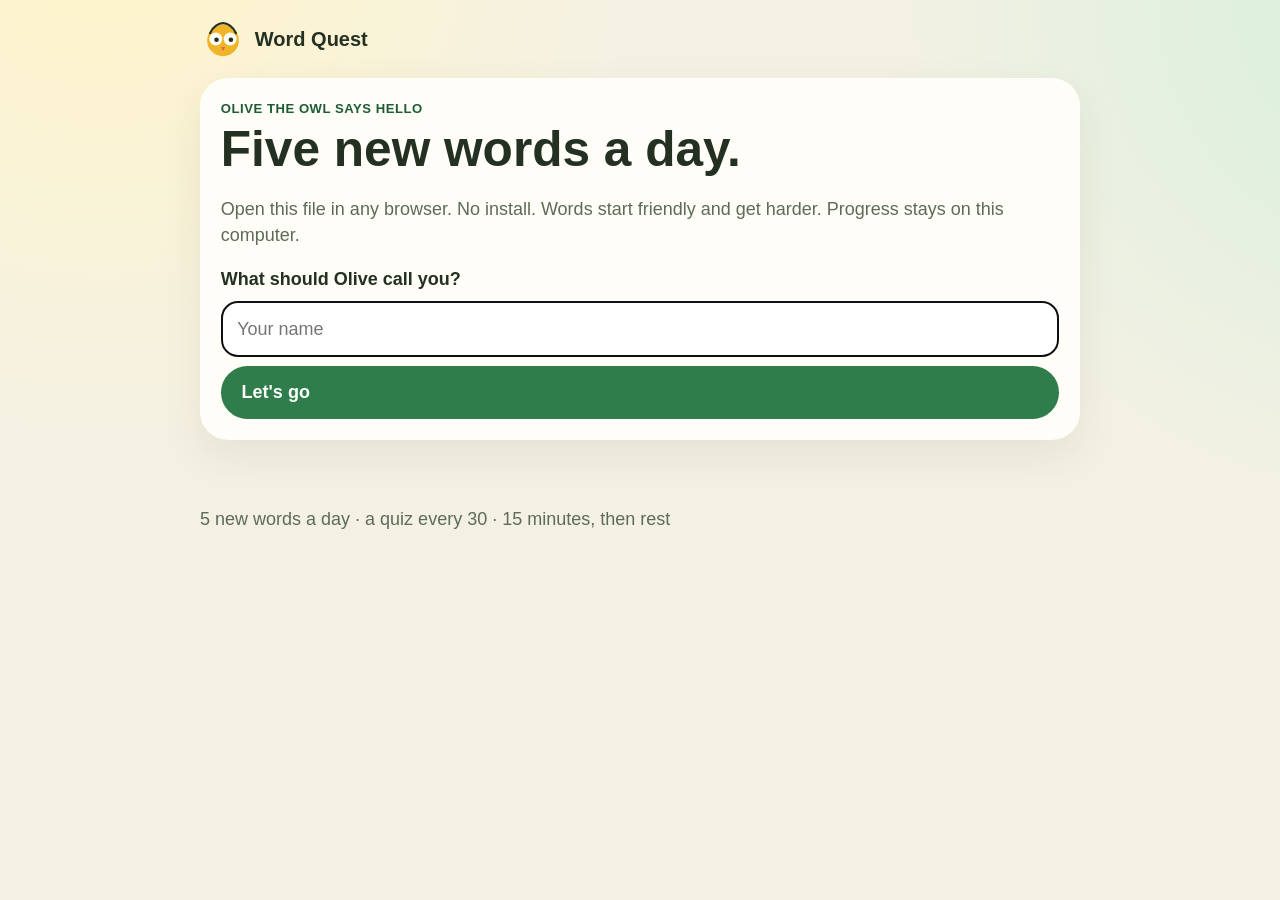
==== browser/index.html @ 96cbe61d "Add a Word Quest page that opens straight in the browser. Double-click browser/index.html to play wi" ====
<!DOCTYPE html>
<html lang="en">
<head>
  <meta charset="utf-8">
  <meta name="viewport" content="width=device-width, initial-scale=1">
  <title>Word Quest</title>
  <link rel="icon" href="data:image/svg+xml,%3Csvg xmlns='http://www.w3.org/2000/svg' viewBox='0 0 64 64'%3E%3Ccircle cx='32' cy='34' r='22' fill='%23f0b429'/%3E%3Ccircle cx='22' cy='32' r='9' fill='%23fffdf8'/%3E%3Ccircle cx='42' cy='32' r='9' fill='%23fffdf8'/%3E%3Ccircle cx='23' cy='33' r='3.2' fill='%23243022'/%3E%3Ccircle cx='43' cy='33' r='3.2' fill='%23243022'/%3E%3Cpath d='M29 43h6l-3 6z' fill='%23e36a45'/%3E%3C/svg%3E">
  <link rel="stylesheet" href="app.css">
</head>
<body>
  <div id="sparkles" class="sparkle-layer" aria-hidden="true"></div>
  <a class="skip" href="#app">Skip to the words</a>
  <header class="top">
    <button class="brand" type="button" data-go="home">
      <svg class="owl" viewBox="0 0 64 64" aria-hidden="true">
        <circle cx="32" cy="34" r="22" fill="#f0b429"/>
        <circle cx="22" cy="32" r="9" fill="#fffdf8"/>
        <circle cx="42" cy="32" r="9" fill="#fffdf8"/>
        <circle cx="23" cy="33" r="3.2" fill="#243022"/>
        <circle cx="43" cy="33" r="3.2" fill="#243022"/>
        <path d="M29 43h6l-3 6z" fill="#e36a45"/>
        <path d="M14 24c4-10 12-14 18-14s14 4 18 14" fill="none" stroke="#243022" stroke-width="3" stroke-linecap="round"/>
      </svg>
      <span>Word Quest</span>
    </button>
    <nav id="nav" class="nav" hidden aria-label="Pages"></nav>
    <div class="timer" id="timer" hidden>
      <div class="timer-top"><span>Time left</span><strong data-clock>15:00</strong></div>
      <div class="track" aria-hidden="true"><div class="bar" data-bar></div></div>
    </div>
  </header>
  <main id="app"></main>
  <footer class="foot">
    <p>5 new words a day · a quiz every 30 · 15 minutes, then rest</p>
    <p id="who"></p>
  </footer>
  <script src="words.js"></script>
  <script src="logic.js"></script>
  <script src="app.js"></script>
</body>
</html>
---- browser/app.css ----
:root {
  --ink: #243022;
  --muted: #5d6b59;
  --paper: #f4f1e4;
  --card: #fffdf8;
  --line: #e3dcc4;
  --leaf: #2f7d4a;
  --leaf-dark: #1d5c34;
  --sun: #f0b429;
  --coral: #e36a45;
  --sky: #d9eef8;
  --shadow: 0 16px 40px rgba(70, 55, 20, 0.08);
}

* { box-sizing: border-box; }

body {
  margin: 0;
  min-height: 100vh;
  color: var(--ink);
  font-family: "Trebuchet MS", "Segoe UI", sans-serif;
  font-size: 1.125rem;
  line-height: 1.45;
  background:
    radial-gradient(circle at 8% -10%, #fff4c8 0, transparent 36%),
    radial-gradient(circle at 110% 0, #d7f0dc 0, transparent 32%),
    var(--paper);
}

button, input { font: inherit; }
button { cursor: pointer; }
a { color: var(--leaf-dark); }

.skip {
  position: absolute;
  left: 1rem;
  top: -4rem;
  background: var(--ink);
  color: white;
  padding: 0.5rem 0.8rem;
}

.skip:focus { top: 0.5rem; }

.top, main, .foot {
  max-width: 920px;
  margin: 0 auto;
  padding-left: 1.25rem;
  padding-right: 1.25rem;
}

.top {
  display: flex;
  align-items: center;
  gap: 0.8rem;
  flex-wrap: wrap;
  padding-top: 1rem;
}

.brand, .nav button, .linkish {
  background: none;
  border: 0;
  color: var(--ink);
  font-weight: 800;
}

.brand { display: flex; align-items: center; gap: 0.55rem; font-size: 1.25rem; padding: 0; }
.owl { width: 46px; height: 46px; }
.nav { display: flex; gap: 0.4rem; }
.nav button {
  background: rgba(255, 255, 255, 0.7);
  border-radius: 999px;
  padding: 0.35rem 0.8rem;
}

.timer {
  margin-left: auto;
  min-width: 148px;
  background: var(--card);
  border-radius: 18px;
  padding: 0.45rem 0.7rem 0.55rem;
  box-shadow: var(--shadow);
}
.timer-top { display: flex; justify-content: space-between; font-weight: 800; }
.track { margin-top: 0.35rem; height: 8px; background: #efe7d2; border-radius: 999px; overflow: hidden; }
.bar { height: 100%; width: 100%; background: var(--leaf); }
.timer.is-low strong, .timer.is-low .bar { color: var(--coral); }
.timer.is-low .bar { background: var(--coral); }

main { padding-top: 1rem; padding-bottom: 2rem; }

.card, .hero-card, .word-card {
  background: var(--card);
  border-radius: 28px;
  box-shadow: var(--shadow);
  padding: 1.3rem;
  margin: 0 0 1rem;
}

h1, h2, h3 { line-height: 1.15; margin: 0.2rem 0 0.6rem; }
h1 { font-size: clamp(2rem, 5vw, 3.1rem); }
.word { font-size: clamp(2.7rem, 8vw, 4.6rem); letter-spacing: -0.04em; margin: 0.2rem 0; }
.kicker { margin: 0; font-weight: 800; letter-spacing: 0.04em; text-transform: uppercase; font-size: 0.82rem; color: var(--leaf-dark); }
.lead, .muted { color: var(--muted); }
.streak { font-weight: 800; }

.primary, .secondary, .choice, .hear {
  border: 0;
  border-radius: 999px;
  font-weight: 800;
}
.primary, .secondary { display: inline-flex; padding: 0.85rem 1.3rem; text-decoration: none; }
.primary { background: var(--leaf); color: white; }
.secondary { background: var(--sky); color: var(--ink); }
.hear { background: var(--sun); padding: 0.45rem 0.9rem; }

.stack { display: grid; gap: 0.55rem; }
.stack label { font-weight: 800; }
input[type="text"], input[type="search"], input:not([type]) {
  width: 100%;
  padding: 0.8rem 0.9rem;
  border-radius: 16px;
  border: 2px solid var(--line);
}

.choices { display: grid; gap: 0.65rem; }
.choice {
  text-align: left;
  background: white;
  border: 2px solid var(--line);
  border-radius: 18px;
  padding: 0.9rem 1rem;
}
.choice:hover, .choice:focus-visible { border-color: var(--leaf); background: #f3fbf5; }
.choice.shake { animation: shake 0.35s linear; }

.banner { border-radius: 16px; padding: 0.75rem 0.9rem; font-weight: 800; }
.banner.good { background: #e5f7ea; }
.banner.level { background: #fff1c9; }
.banner.bad { background: #ffe4dc; }

.dots { list-style: none; display: flex; gap: 0.45rem; padding: 0; margin: 0 0 1rem; flex-wrap: wrap; }
.dots li {
  width: 2.1rem; height: 2.1rem; border-radius: 50%;
  display: grid; place-items: center; font-weight: 800; background: #efe6cf;
}
.dots li.done { background: var(--leaf); color: white; }
.dots li.now { background: var(--sun); }

.stat-row { display: grid; grid-template-columns: repeat(3, 1fr); gap: 0.7rem; margin-bottom: 1rem; }
.stat-row article { background: var(--card); border-radius: 22px; padding: 0.9rem; box-shadow: var(--shadow); }
.stat-row strong { display: block; font-size: 1.8rem; }
.stat-row span { color: var(--muted); font-weight: 700; }

.path { list-style: none; padding: 0; margin: 0.6rem 0 0; display: grid; grid-template-columns: repeat(3, 1fr); gap: 0.6rem; }
.path li { border: 2px dashed var(--line); border-radius: 18px; padding: 0.7rem; background: #fffaf0; }
.path li.current { border-style: solid; border-color: var(--leaf); background: #f1fbf4; }
.path li.locked { opacity: 0.55; }
.path b, .path span { display: block; }
.path span { color: var(--muted); }

.pips { display: flex; gap: 0.3rem; }
.pips i { width: 0.85rem; height: 0.85rem; border-radius: 50%; background: #eadfbe; display: block; }
.pips i.on { background: var(--leaf); }
.pron { margin: 0.2rem 0; font-weight: 800; color: var(--muted); }
blockquote, .example { margin: 1rem 0; padding: 0.8rem 1rem; background: var(--sky); border-radius: 18px; }
.peek summary { cursor: pointer; font-weight: 800; }
.chips { display: flex; flex-wrap: wrap; gap: 0.4rem; padding: 0; list-style: none; }
.chips li, .chips button { background: #f6f0df; border-radius: 999px; padding: 0.25rem 0.7rem; font-weight: 800; border: 0; }
.review { border-top: 1px solid var(--line); padding: 0.7rem 0; }
.review summary { cursor: pointer; font-weight: 800; font-size: 1.25rem; }
.result { margin: 0.7rem 0; border-radius: 16px; padding: 0.8rem 1rem; }
.result.ok { background: #f3faf4; }
.result.miss { background: #fff7f4; }
.foot { display: flex; justify-content: space-between; gap: 1rem; flex-wrap: wrap; color: var(--muted); padding-bottom: 2rem; }
.linkish { color: var(--leaf-dark); text-decoration: underline; padding: 0; }

.sparkle-layer { position: fixed; inset: 0; pointer-events: none; z-index: 30; overflow: hidden; }
.spark {
  position: fixed;
  font-size: 1.15rem;
  animation: burst 720ms ease-out forwards;
}
@keyframes burst {
  to { transform: translate(var(--dx), var(--dy)) scale(0.3) rotate(140deg); opacity: 0; }
}
@keyframes shake {
  20% { transform: translateX(-6px); }
  40% { transform: translateX(6px); }
  60% { transform: translateX(-4px); }
  80% { transform: translateX(4px); }
}

@media (max-width: 700px) {
  .stat-row, .path { grid-template-columns: 1fr; }
  .timer { margin-left: 0; }
}
@media (prefers-reduced-motion: reduce) {
  .spark, .choice.shake { animation: none; }
}
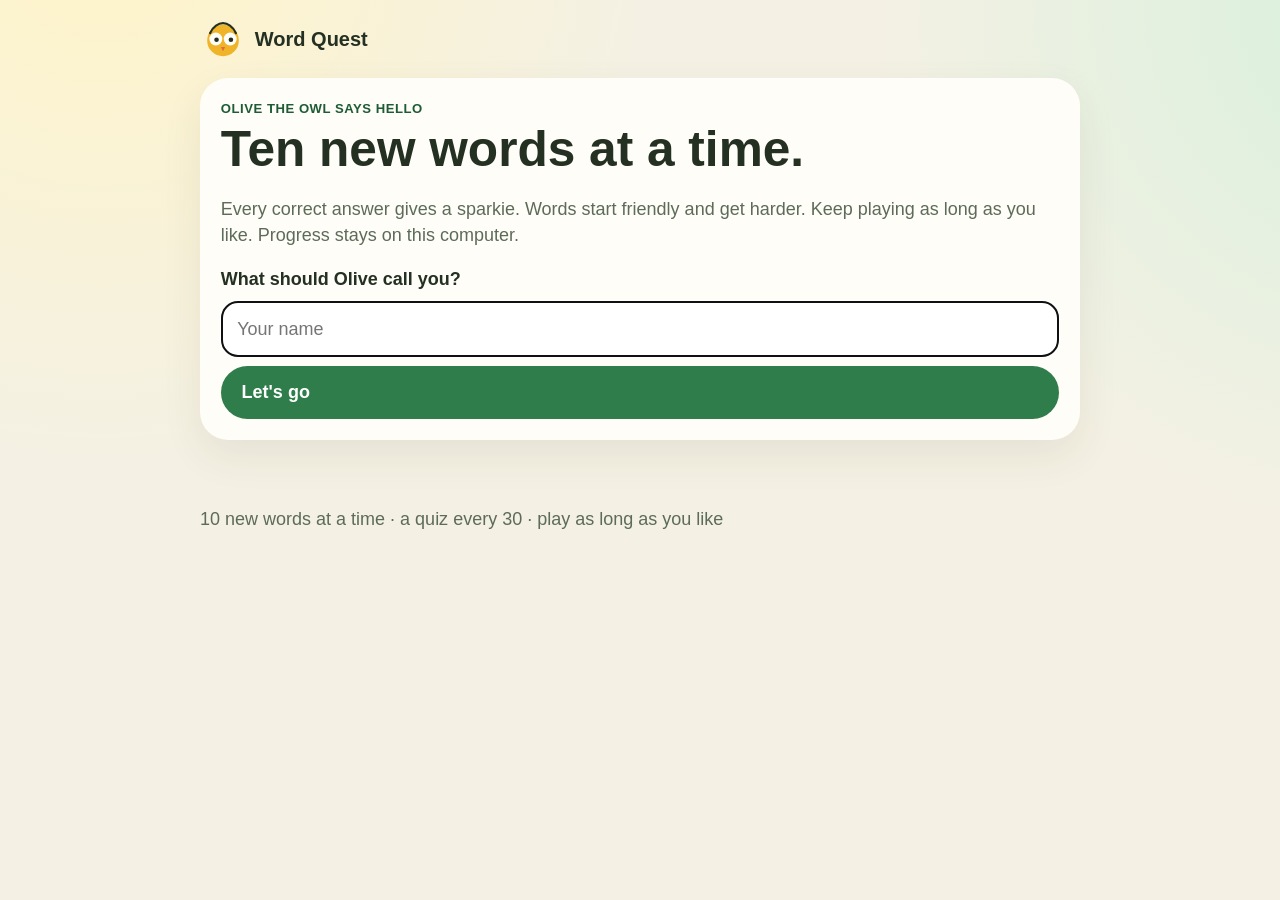
==== commit 32f9765d: "Give ten words at a time and let play continue without a time limit. Sets are ten words, the 15-minu" ====
--- a/browser/index.html
+++ b/browser/index.html
@@ -31,7 +31,7 @@
   </header>
   <main id="app"></main>
   <footer class="foot">
-    <p>5 new words a day · a quiz every 30 · 15 minutes, then rest</p>
+    <p>10 new words at a time · a quiz every 30 · play as long as you like</p>
     <p id="who"></p>
   </footer>
   <script src="words.js"></script>
--- a/browser/app.css
+++ b/browser/app.css
@@ -182,7 +182,34 @@
   animation: burst 720ms ease-out forwards;
 }
 @keyframes burst {
-  to { transform: translate(var(--dx), var(--dy)) scale(0.3) rotate(140deg); opacity: 0; }
+  to { transform: translate(var(--dx), var(--dy)) scale(0.4) rotate(140deg); opacity: 0; }
+}
+.spark { font-size: 1.6rem; }
+.sparkie-count {
+  margin-left: auto;
+  background: #fff4c2;
+  color: #8a5a00;
+  font-weight: 800;
+  border-radius: 999px;
+  padding: 0.45rem 0.8rem;
+  box-shadow: var(--shadow);
+  border: 3px solid #e36a45;
+}
+.timer { margin-left: 0; }
+.sparkie-count.pop { animation: pop 0.45s ease; }
+.sparkie-pop {
+  position: fixed;
+  font-weight: 800;
+  font-size: 1.6rem;
+  color: #e36a45;
+  transform: translate(-50%, -50%);
+  animation: floatup 1s ease-out forwards;
+}
+@keyframes pop {
+  40% { transform: scale(1.25); }
+}
+@keyframes floatup {
+  to { transform: translate(-50%, -80px); opacity: 0; }
 }
 @keyframes shake {
   20% { transform: translateX(-6px); }
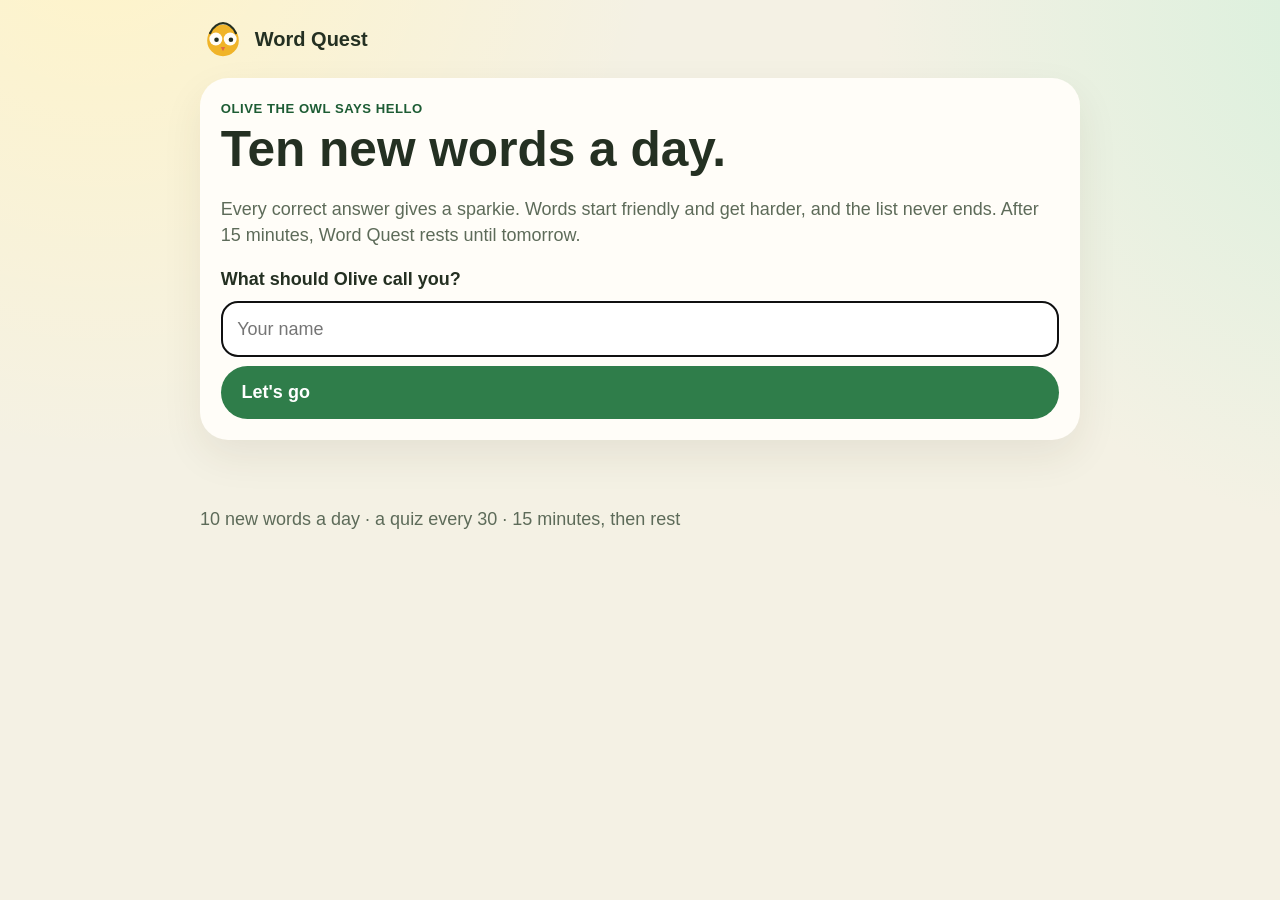
==== commit 797e6f16: "Restore the 15-minute limit and let the word list repeat forever. Each day still has ten words. Afte" ====
--- a/browser/index.html
+++ b/browser/index.html
@@ -31,7 +31,7 @@
   </header>
   <main id="app"></main>
   <footer class="foot">
-    <p>10 new words at a time · a quiz every 30 · play as long as you like</p>
+    <p>10 new words a day · a quiz every 30 · 15 minutes, then rest</p>
     <p id="who"></p>
   </footer>
   <script src="words.js"></script>
